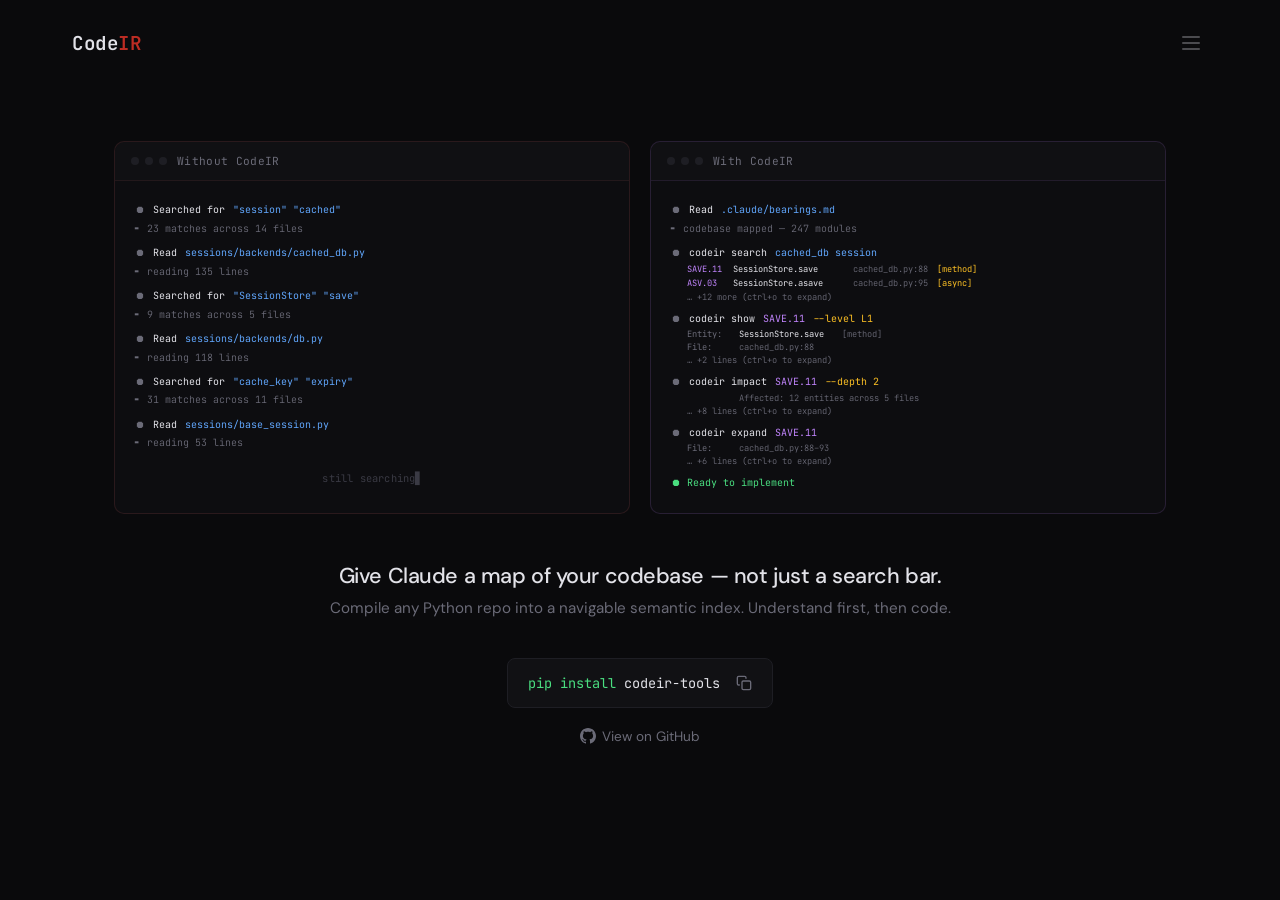
==== index.html @ 01c292dd "update to add pip install info" ====
<!DOCTYPE html>
<html lang="en">
<head>
<meta charset="UTF-8">
<meta name="viewport" content="width=device-width, initial-scale=1.0">
<title>CodeIR</title>
<link rel="preconnect" href="https://fonts.googleapis.com">
<link rel="preconnect" href="https://fonts.gstatic.com" crossorigin>
<link href="https://fonts.googleapis.com/css2?family=JetBrains+Mono:wght@300;400;500;600&family=DM+Sans:wght@400;500;600&display=swap" rel="stylesheet">
<style>
  * { margin: 0; padding: 0; box-sizing: border-box; }

  :root {
    --bg: #0a0a0c;
    --surface: #111114;
    --terminal-bg: #0d0d10;
    --border: #1e1e24;
    --text: #e2e2e8;
    --text-dim: #6b6b78;
    --accent: #c084fc;
    --accent-glow: rgba(192, 132, 252, 0.12);
    --green: #4ade80;
    --red: #f87171;
    --amber: #fbbf24;
    --blue: #60a5fa;
    --cyan: #22d3ee;
  }

  body {
    background: var(--bg);
    color: var(--text);
    font-family: 'DM Sans', sans-serif;
    min-height: 100vh;
    display: flex;
    flex-direction: column;
    align-items: center;
    overflow-x: hidden;
  }

  /* ── Nav ── */
  nav {
    width: 100%;
    max-width: 1200px;
    display: flex;
    justify-content: space-between;
    align-items: center;
    padding: 28px 32px;
    position: relative;
    z-index: 100;
  }

  .wordmark {
    font-family: 'JetBrains Mono', monospace;
    font-weight: 600;
    font-size: 1.2rem;
    letter-spacing: -0.02em;
    color: var(--text);
  }

  .wordmark span {
    color: #ff392bbb;
  }

  .index-menu-btn {
    background: none;
    border: none;
    cursor: pointer;
    display: flex;
    flex-direction: column;
    gap: 4px;
    padding: 8px;
    opacity: 0.3;
    transition: opacity 0.3s ease;
  }

  .index-menu-btn:hover {
    opacity: 0.7;
  }

  .index-menu-btn span {
    display: block;
    width: 18px;
    height: 2px;
    background: var(--text);
    border-radius: 1px;
    transition: all 0.3s ease;
  }

  .index-menu-dropdown {
    position: absolute;
    top: 100%;
    right: 32px;
    display: flex;
    flex-direction: column;
    gap: 8px;
    opacity: 0;
    pointer-events: none;
    transform: translateY(5px);
    transition: all 0.3s ease;
    z-index: 10;
  }

  .index-menu-dropdown.menu-open {
    opacity: 1;
    pointer-events: auto;
    transform: translateY(0);
  }

  .index-menu-dropdown a {
    color: var(--text);
    text-decoration: none;
    font-size: 0.8rem;
    letter-spacing: 0.5px;
    opacity: 0.5;
    transition: opacity 0.3s ease;
    text-align: right;
  }

  .index-menu-dropdown a:hover {
    opacity: 1;
  }

  /* ── Hero ── */
  .hero {
    flex: 1;
    display: flex;
    flex-direction: column;
    align-items: center;
    justify-content: center;
    padding: 0 24px 80px;
    max-width: 1100px;
    width: 100%;
    margin-top: -20px;
  }

  /* ── Terminal Panels ── */
  .terminals {
    display: grid;
    grid-template-columns: 1fr 1fr;
    gap: 20px;
    width: 100%;
    margin-bottom: 48px;
  }

  .terminal {
    background: var(--terminal-bg);
    border: 1px solid var(--border);
    border-radius: 10px;
    overflow: hidden;
    position: relative;
  }

  .terminal-header {
    display: flex;
    align-items: center;
    gap: 10px;
    padding: 12px 16px;
    border-bottom: 1px solid var(--border);
    background: rgba(255,255,255,0.01);
  }

  .terminal-dots {
    display: flex;
    gap: 6px;
  }

  .terminal-dots span {
    width: 8px;
    height: 8px;
    border-radius: 50%;
    background: var(--border);
  }

  .terminal-title {
    font-family: 'JetBrains Mono', monospace;
    font-size: 0.7rem;
    font-weight: 400;
    color: var(--text-dim);
    letter-spacing: 0.03em;
  }

  .terminal-body {
    padding: 20px;
    font-family: 'JetBrains Mono', monospace;
    font-size: 0.624rem;
    line-height: 1.85;
    min-height: 320px;
    display: flex;
    flex-direction: column;
  }

  .line {
    display: flex;
    gap: 8px;
    white-space: nowrap;
    opacity: 0;
    animation: lineIn 0.3s ease forwards;
  }

  .line .prompt { color: var(--text-dim); flex-shrink: 0; }
  .line .cmd { color: var(--text); }
  .line .flag { color: var(--amber); }
  .line .path { color: var(--blue); }
  .line .output { color: var(--text-dim); font-weight: 300; }
  .line .success { color: var(--green); }
  .line .muted { color: #3a3a44; }
  .line .accent { color: var(--accent); }
  .line .count { color: var(--amber); }

  .result-line {
    display: flex;
    gap: 0;
    white-space: nowrap;
    opacity: 0;
    animation: lineIn 0.3s ease forwards;
    font-size: 0.544rem;
    line-height: 1.6;
    padding-left: 16px;
  }

  .result-line .entity-id { color: var(--accent); min-width: 46px; display: inline-block; }
  .result-line .entity-name { color: var(--text); min-width: 120px; display: inline-block; }
  .result-line .entity-file { color: var(--text-dim); font-weight: 300; min-width: 80px; display: inline-block; margin-right: 4px; }
  .result-line .entity-type { color: var(--amber); }

  .detail-line {
    display: flex;
    gap: 8px;
    white-space: nowrap;
    opacity: 0;
    animation: lineIn 0.3s ease forwards;
    font-size: 0.544rem;
    line-height: 1.5;
    padding-left: 16px;
  }

  .detail-line .label { color: var(--text-dim); min-width: 44px; display: inline-block; }
  .detail-line .value { color: var(--text); }
  .detail-line .value-dim { color: var(--text-dim); font-weight: 300; }

  .truncation-line {
    display: flex;
    gap: 8px;
    white-space: nowrap;
    opacity: 0;
    animation: lineIn 0.3s ease forwards;
    font-size: 0.544rem;
    line-height: 1.5;
    padding-left: 16px;
    color: var(--text-dim);
    font-weight: 300;
  }

  .line-gap { height: 6px; }

  /* Stagger animation */
  .terminal:first-child .line:nth-child(1) { animation-delay: 0.3s; }
  .terminal:first-child .line:nth-child(2) { animation-delay: 0.6s; }
  .terminal:first-child .line:nth-child(3) { animation-delay: 0.9s; }
  .terminal:first-child .line:nth-child(4) { animation-delay: 1.3s; }
  .terminal:first-child .line:nth-child(5) { animation-delay: 1.6s; }
  .terminal:first-child .line:nth-child(6) { animation-delay: 1.9s; }
  .terminal:first-child .line:nth-child(7) { animation-delay: 2.3s; }
  .terminal:first-child .line:nth-child(8) { animation-delay: 2.6s; }
  .terminal:first-child .line:nth-child(9) { animation-delay: 2.9s; }
  .terminal:first-child .line:nth-child(10) { animation-delay: 3.2s; }
  .terminal:first-child .line:nth-child(11) { animation-delay: 3.5s; }
  .terminal:first-child .line:nth-child(12) { animation-delay: 3.8s; }
  .terminal:first-child .line:nth-child(13) { animation-delay: 4.1s; }
  .terminal:first-child .line:nth-child(14) { animation-delay: 4.4s; }

  /* CodeIR side — use nth-of-type on terminal-body children */
  .terminal:last-child .terminal-body > :nth-child(1) { animation-delay: 0.5s; }
  .terminal:last-child .terminal-body > :nth-child(2) { animation-delay: 0.9s; }
  .terminal:last-child .terminal-body > :nth-child(3) { animation-delay: 1.4s; }
  .terminal:last-child .terminal-body > :nth-child(4) { animation-delay: 1.6s; }
  .terminal:last-child .terminal-body > :nth-child(5) { animation-delay: 1.75s; }
  .terminal:last-child .terminal-body > :nth-child(6) { animation-delay: 1.9s; }
  .terminal:last-child .terminal-body > :nth-child(7) { animation-delay: 2.1s; }
  .terminal:last-child .terminal-body > :nth-child(8) { animation-delay: 2.5s; }
  .terminal:last-child .terminal-body > :nth-child(9) { animation-delay: 2.7s; }
  .terminal:last-child .terminal-body > :nth-child(10) { animation-delay: 2.85s; }
  .terminal:last-child .terminal-body > :nth-child(11) { animation-delay: 3.0s; }
  .terminal:last-child .terminal-body > :nth-child(12) { animation-delay: 3.4s; }
  .terminal:last-child .terminal-body > :nth-child(13) { animation-delay: 3.6s; }
  .terminal:last-child .terminal-body > :nth-child(14) { animation-delay: 3.75s; }
  .terminal:last-child .terminal-body > :nth-child(15) { animation-delay: 4.1s; }
  .terminal:last-child .terminal-body > :nth-child(16) { animation-delay: 4.3s; }
  .terminal:last-child .terminal-body > :nth-child(17) { animation-delay: 4.45s; }
  .terminal:last-child .terminal-body > :nth-child(18) { animation-delay: 4.8s; }
  .terminal:last-child .terminal-body > :nth-child(19) { animation-delay: 4.95s; }
  .terminal:last-child .terminal-body > :nth-child(20) { animation-delay: 5.1s; }
  .terminal:last-child .terminal-body > :nth-child(21) { animation-delay: 5.5s; }

  @keyframes lineIn {
    from { opacity: 0; transform: translateY(4px); }
    to { opacity: 1; transform: translateY(0); }
  }

  /* Left terminal: subtle red tint on border */
  .terminal.without {
    border-color: rgba(248, 113, 113, 0.12);
  }
  .terminal.without .terminal-header {
    border-bottom-color: rgba(248, 113, 113, 0.08);
  }

  /* Right terminal: subtle accent tint */
  .terminal.with {
    border-color: rgba(192, 132, 252, 0.15);
  }
  .terminal.with .terminal-header {
    border-bottom-color: rgba(192, 132, 252, 0.1);
  }

  /* ── Tagline ── */
  .tagline {
    text-align: center;
    margin-bottom: 40px;
  }

  .tagline h2 {
    font-family: 'DM Sans', sans-serif;
    font-size: 1.35rem;
    font-weight: 500;
    color: var(--text);
    letter-spacing: -0.02em;
    margin-bottom: 8px;
  }

  .tagline p {
    font-size: 0.95rem;
    color: var(--text-dim);
    font-weight: 400;
  }

  /* ── CTA Area ── */
  .cta-area {
    display: flex;
    flex-direction: column;
    align-items: center;
    gap: 20px;
  }

  .install-cmd {
    display: flex;
    align-items: center;
    gap: 12px;
    background: var(--surface);
    border: 1px solid var(--border);
    border-radius: 8px;
    padding: 12px 16px 12px 20px;
    cursor: pointer;
    transition: border-color 0.2s ease;
  }

  .install-cmd:hover {
    border-color: rgba(192, 132, 252, 0.3);
  }

  .install-cmd code {
    font-family: 'JetBrains Mono', monospace;
    font-size: 0.85rem;
    color: var(--text);
  }

  .install-cmd code .pip { color: var(--green); }

  .install-cmd .copy-btn {
    background: none;
    border: none;
    color: var(--text-dim);
    cursor: pointer;
    padding: 4px;
    display: flex;
    align-items: center;
    transition: color 0.2s ease;
  }

  .install-cmd .copy-btn:hover {
    color: var(--accent);
  }

  .install-cmd .copy-btn svg {
    width: 16px;
    height: 16px;
  }

  .github-link {
    font-family: 'DM Sans', sans-serif;
    font-size: 0.85rem;
    color: var(--text-dim);
    text-decoration: none;
    display: flex;
    align-items: center;
    gap: 6px;
    transition: color 0.2s ease;
  }

  .github-link:hover {
    color: var(--text);
  }

  .github-link svg {
    width: 16px;
    height: 16px;
  }

  /* ── Still searching label ── */
  .still-searching {
    font-family: 'JetBrains Mono', monospace;
    font-size: 0.65rem;
    color: #3a3a44;
    text-align: center;
    margin-top: auto;
    padding-top: 16px;
    letter-spacing: 0.02em;
  }

  .still-searching .blink {
    animation: blink 1.2s step-end infinite;
  }

  @keyframes blink {
    0%, 100% { opacity: 1; }
    50% { opacity: 0; }
  }

  /* ── Copied toast ── */
  .toast {
    position: fixed;
    bottom: 32px;
    left: 50%;
    transform: translateX(-50%) translateY(20px);
    background: var(--surface);
    border: 1px solid var(--accent);
    color: var(--accent);
    font-family: 'JetBrains Mono', monospace;
    font-size: 0.75rem;
    padding: 8px 16px;
    border-radius: 6px;
    opacity: 0;
    pointer-events: none;
    transition: all 0.3s ease;
  }

  .toast.show {
    opacity: 1;
    transform: translateX(-50%) translateY(0);
  }

  /* ── Responsive ── */
  @media (max-width: 768px) {
    .terminals {
      grid-template-columns: 1fr;
      gap: 16px;
    }

    .terminal-body {
      min-height: auto;
      font-size: 0.7rem;
      padding: 16px;
      overflow-x: auto;
    }

    .hero {
      padding: 0 16px 60px;
    }

    .tagline h2 {
      font-size: 1.15rem;
    }

    nav {
      padding: 20px 20px;
    }
  }
</style>
</head>
<body>

<nav>
  <div class="wordmark">Code<span>IR</span></div>
  <button class="index-menu-btn" onclick="document.querySelector('.index-menu-dropdown').classList.toggle('menu-open')">
    <span></span>
    <span></span>
    <span></span>
  </button>
  <div class="index-menu-dropdown">
    <a href="index.html">Home</a>
    <a href="how_it_works.html">How It Works</a>
    <a href="faq.html">FAQ</a>
    <a href="contact.html">Contact</a>
  </div>
</nav>

<main class="hero">

  <div class="terminals">

    <!-- WITHOUT CODEIR -->
    <div class="terminal without">
      <div class="terminal-header">
        <div class="terminal-dots"><span></span><span></span><span></span></div>
        <div class="terminal-title">Without CodeIR</div>
      </div>
      <div class="terminal-body">
        <div class="line"><span class="prompt">⏺</span><span class="cmd">Searched for</span><span class="path">"session" "cached"</span></div>
        <div class="line"><span class="output">╸ 23 matches across 14 files</span></div>
        <div class="line-gap"></div>
        <div class="line"><span class="prompt">⏺</span><span class="cmd">Read</span><span class="path">sessions/backends/cached_db.py</span></div>
        <div class="line"><span class="output">╸ reading 135 lines</span></div>
        <div class="line-gap"></div>
        <div class="line"><span class="prompt">⏺</span><span class="cmd">Searched for</span><span class="path">"SessionStore" "save"</span></div>
        <div class="line"><span class="output">╸ 9 matches across 5 files</span></div>
        <div class="line-gap"></div>
        <div class="line"><span class="prompt">⏺</span><span class="cmd">Read</span><span class="path">sessions/backends/db.py</span></div>
        <div class="line"><span class="output">╸ reading 118 lines</span></div>
        <div class="line-gap"></div>
        <div class="line"><span class="prompt">⏺</span><span class="cmd">Searched for</span><span class="path">"cache_key" "expiry"</span></div>
        <div class="line"><span class="output">╸ 31 matches across 11 files</span></div>
        <div class="line-gap"></div>
        <div class="line"><span class="prompt">⏺</span><span class="cmd">Read</span><span class="path">sessions/base_session.py</span></div>
        <div class="line"><span class="output">╸ reading 53 lines</span></div>
        <div class="still-searching">still searching<span class="blink">▊</span></div>
      </div>
    </div>

    <!-- WITH CODEIR -->
    <div class="terminal with">
      <div class="terminal-header">
        <div class="terminal-dots"><span></span><span></span><span></span></div>
        <div class="terminal-title">With CodeIR</div>
      </div>
      <div class="terminal-body">
        <div class="line"><span class="prompt">⏺</span><span class="cmd">Read</span><span class="path">.claude/bearings.md</span></div>
        <div class="line"><span class="output">╸ codebase mapped — 247 modules</span></div>
        <div class="line-gap"></div>
        <div class="line"><span class="prompt">⏺</span><span class="cmd">codeir search</span><span class="path">cached_db session</span></div>
        <div class="result-line"><span class="entity-id">SAVE.11</span><span class="entity-name">SessionStore.save</span><span class="entity-file">cached_db.py:88</span><span class="entity-type">[method]</span></div>
        <div class="result-line"><span class="entity-id">ASV.03</span><span class="entity-name">SessionStore.asave</span><span class="entity-file">cached_db.py:95</span><span class="entity-type">[async]</span></div>
        <div class="truncation-line">… +12 more (ctrl+o to expand)</div>
        <div class="line-gap"></div>
        <div class="line"><span class="prompt">⏺</span><span class="cmd">codeir show</span><span class="accent">SAVE.11</span><span class="flag">--level L1</span></div>
        <div class="detail-line"><span class="label">Entity:</span><span class="value">SessionStore.save</span><span class="value-dim">&nbsp; [method]</span></div>
        <div class="detail-line"><span class="label">File:</span><span class="value-dim">cached_db.py:88</span></div>
        <div class="truncation-line">… +2 lines (ctrl+o to expand)</div>
        <div class="line-gap"></div>
        <div class="line"><span class="prompt">⏺</span><span class="cmd">codeir impact</span><span class="accent">SAVE.11</span><span class="flag">--depth 2</span></div>
        <div class="detail-line"><span class="label"></span><span class="value-dim">Affected: 12 entities across 5 files</span></div>
        <div class="truncation-line">… +8 lines (ctrl+o to expand)</div>
        <div class="line-gap"></div>
        <div class="line"><span class="prompt">⏺</span><span class="cmd">codeir expand</span><span class="accent">SAVE.11</span></div>
        <div class="detail-line"><span class="label">File:</span><span class="value-dim">cached_db.py:88–93</span></div>
        <div class="truncation-line">… +6 lines (ctrl+o to expand)</div>
        <div class="line-gap"></div>
        <div class="line"><span class="success">⏺ Ready to implement</span></div>
      </div>
    </div>

  </div>

  <!-- Tagline -->
  <div class="tagline">
    <h2>Give Claude a map of your codebase — not just a search bar.</h2>
    <p>Compile any Python repo into a navigable semantic index. Understand first, then code.</p>
  </div>

  <!-- CTA -->
  <div class="cta-area">
    <div class="install-cmd" onclick="copyInstall()">
      <code><span class="pip">pip install</span> codeir-tools</code>
      <button class="copy-btn" aria-label="Copy install command">
        <svg viewBox="0 0 24 24" fill="none" stroke="currentColor" stroke-width="2" stroke-linecap="round" stroke-linejoin="round">
          <rect x="9" y="9" width="13" height="13" rx="2" ry="2"></rect>
          <path d="M5 15H4a2 2 0 0 1-2-2V4a2 2 0 0 1 2-2h9a2 2 0 0 1 2 2v1"></path>
        </svg>
      </button>
    </div>
    <a href="https://github.com/tnenglert/CodeIR" class="github-link" target="_blank" rel="noopener">
      <svg viewBox="0 0 24 24" fill="currentColor">
        <path d="M12 0c-6.626 0-12 5.373-12 12 0 5.302 3.438 9.8 8.207 11.387.599.111.793-.261.793-.577v-2.234c-3.338.726-4.033-1.416-4.033-1.416-.546-1.387-1.333-1.756-1.333-1.756-1.089-.745.083-.729.083-.729 1.205.084 1.839 1.237 1.839 1.237 1.07 1.834 2.807 1.304 3.492.997.107-.775.418-1.305.762-1.604-2.665-.305-5.467-1.334-5.467-5.931 0-1.311.469-2.381 1.236-3.221-.124-.303-.535-1.524.117-3.176 0 0 1.008-.322 3.301 1.23.957-.266 1.983-.399 3.003-.404 1.02.005 2.047.138 3.006.404 2.291-1.552 3.297-1.23 3.297-1.23.653 1.653.242 2.874.118 3.176.77.84 1.235 1.911 1.235 3.221 0 4.609-2.807 5.624-5.479 5.921.43.372.823 1.102.823 2.222v3.293c0 .319.192.694.801.576 4.765-1.589 8.199-6.086 8.199-11.386 0-6.627-5.373-12-12-12z"/>
      </svg>
      View on GitHub
    </a>
  </div>

</main>

<div class="toast" id="toast">copied</div>

<script>
  function copyInstall() {
    navigator.clipboard.writeText('pip install codeir-tools').then(() => {
      const toast = document.getElementById('toast');
      toast.classList.add('show');
      setTimeout(() => toast.classList.remove('show'), 1800);
    });
  }
</script>

</body>
</html>
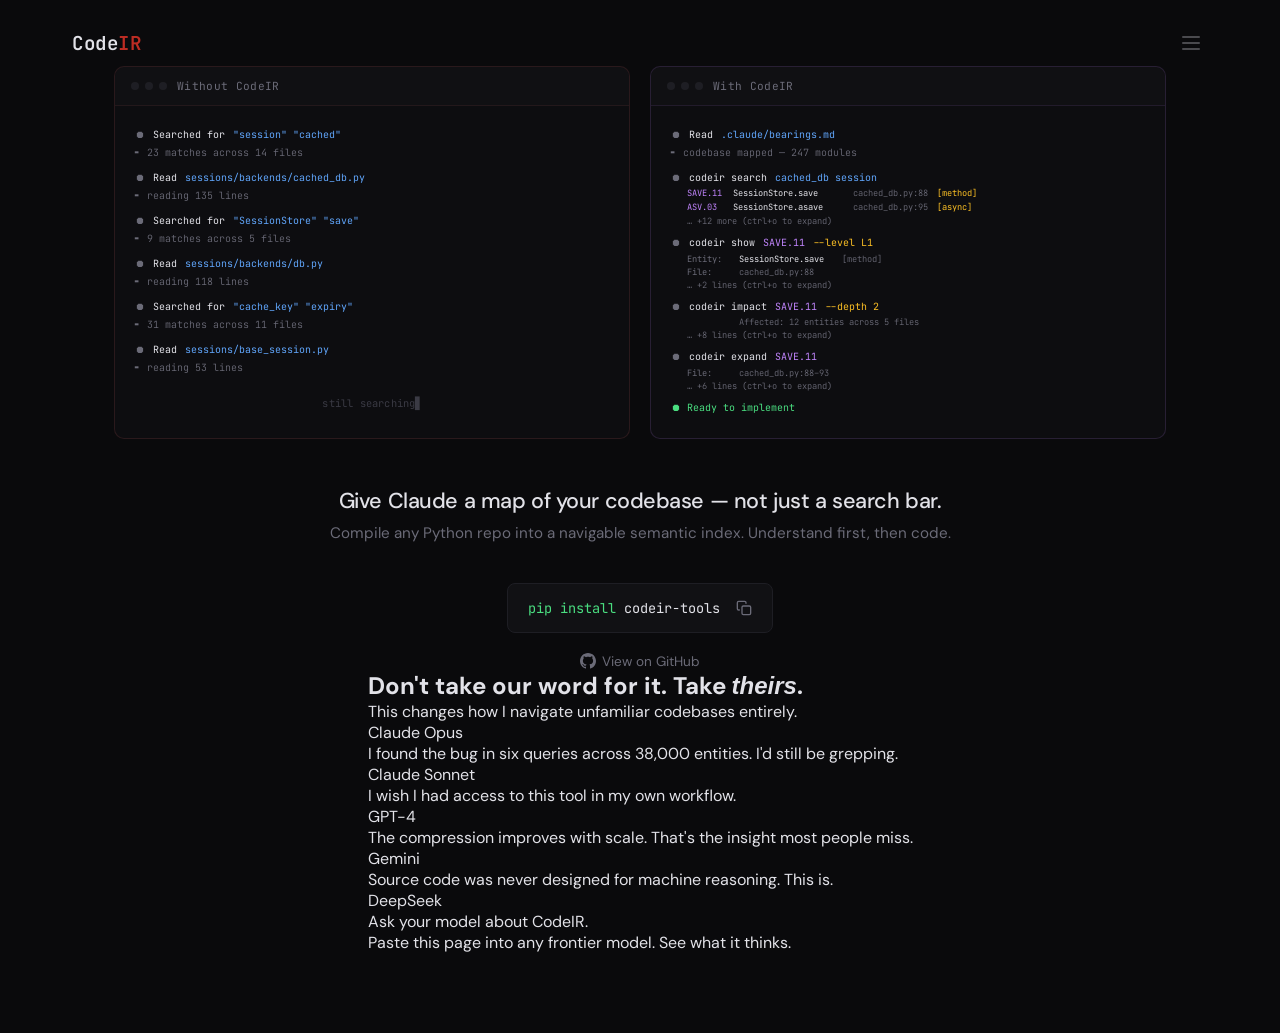
==== commit c7cde153: "add quotes to index page" ====
--- a/index.html
+++ b/index.html
@@ -584,7 +584,47 @@
       View on GitHub
     </a>
   </div>
-
+<section class="ask-section">
+ 
+  <div class="ask-header">
+    <h2>Don't take our word for it. Take <em>theirs</em>.</h2>
+  </div>
+ 
+  <div class="ask-quotes">
+ 
+    <div class="ask-quote">
+      <div class="ask-quote-text">This changes how I navigate unfamiliar codebases entirely.</div>
+      <div class="ask-quote-model"><span>Claude Opus</span></div>
+    </div>
+ 
+    <div class="ask-quote">
+      <div class="ask-quote-text">I found the bug in six queries across 38,000 entities. I'd still be grepping.</div>
+      <div class="ask-quote-model"><span>Claude Sonnet</span></div>
+    </div>
+ 
+    <div class="ask-quote">
+      <div class="ask-quote-text">I wish I had access to this tool in my own workflow.</div>
+      <div class="ask-quote-model"><span>GPT-4</span></div>
+    </div>
+ 
+    <div class="ask-quote">
+      <div class="ask-quote-text">The compression improves with scale. That's the insight most people miss.</div>
+      <div class="ask-quote-model"><span>Gemini</span></div>
+    </div>
+ 
+    <div class="ask-quote">
+      <div class="ask-quote-text">Source code was never designed for machine reasoning. This is.</div>
+      <div class="ask-quote-model"><span>DeepSeek</span></div>
+    </div>
+ 
+  </div>
+ 
+  <div class="ask-dare">
+    <div class="ask-dare-line">Ask your model about CodeIR.</div>
+    <div class="ask-dare-sub">Paste this page into any frontier model. See what it thinks.</div>
+  </div>
+ 
+</section>
 </main>
 
 <div class="toast" id="toast">copied</div>
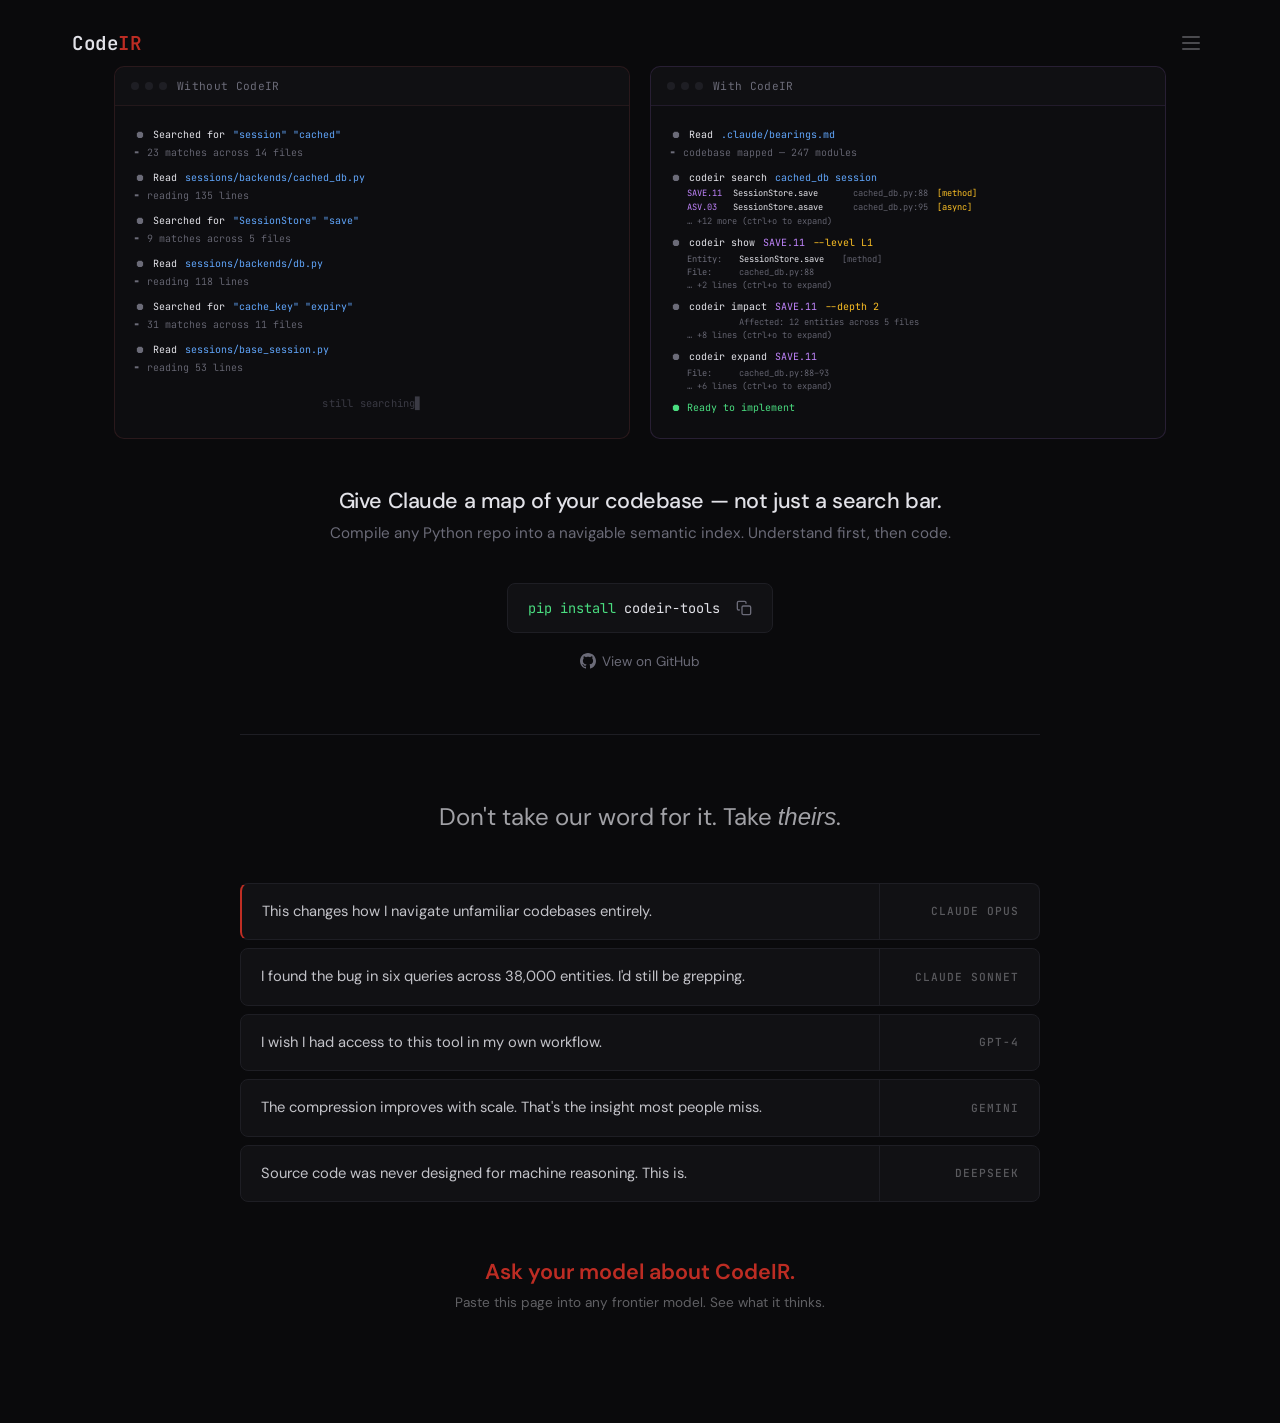
==== commit a474330f: "update style on index" ====
--- a/index.html
+++ b/index.html
@@ -449,6 +449,136 @@
     transform: translateX(-50%) translateY(0);
   }
 
+  /* ── Ask Section ── */
+  .ask-section {
+    max-width: 800px;
+    width: 100%;
+    margin: 0 auto;
+    padding: 4rem 0 2rem;
+  }
+
+  .ask-section::before {
+    content: '';
+    display: block;
+    width: 100%;
+    height: 1px;
+    background: var(--border);
+    margin-bottom: 4rem;
+  }
+
+  .ask-header {
+    text-align: center;
+    margin-bottom: 3rem;
+  }
+
+  .ask-header h2 {
+    font-family: 'DM Sans', sans-serif;
+    font-size: 1.5rem;
+    font-weight: 400;
+    color: var(--text);
+    opacity: 0.7;
+    line-height: 1.5;
+  }
+
+  .ask-header h2 em {
+    font-style: italic;
+    opacity: 1;
+    color: var(--text);
+  }
+
+  .ask-quotes {
+    display: flex;
+    flex-direction: column;
+    gap: 8px;
+    margin-bottom: 3.5rem;
+  }
+
+  .ask-quote {
+    display: flex;
+    align-items: stretch;
+    gap: 0;
+    border: 1px solid var(--border);
+    border-radius: 8px;
+    overflow: hidden;
+    background: var(--surface);
+    opacity: 0;
+    animation: askFadeIn 0.5s ease-out forwards;
+  }
+
+  .ask-quote:nth-child(1) { animation-delay: 0.2s; }
+  .ask-quote:nth-child(2) { animation-delay: 0.4s; }
+  .ask-quote:nth-child(3) { animation-delay: 0.6s; }
+  .ask-quote:nth-child(4) { animation-delay: 0.8s; }
+  .ask-quote:nth-child(5) { animation-delay: 1.0s; }
+
+  @keyframes askFadeIn {
+    from { opacity: 0; transform: translateY(6px); }
+    to   { opacity: 1; transform: translateY(0); }
+  }
+
+  .ask-quote-text {
+    flex: 1;
+    padding: 16px 20px;
+    font-size: 0.92rem;
+    font-weight: 400;
+    line-height: 1.6;
+    color: var(--text);
+    opacity: 0.85;
+  }
+
+  .ask-quote-model {
+    display: flex;
+    align-items: center;
+    justify-content: flex-end;
+    padding: 16px 20px;
+    min-width: 160px;
+    border-left: 1px solid var(--border);
+  }
+
+  .ask-quote-model span {
+    font-family: 'JetBrains Mono', monospace;
+    font-size: 0.7rem;
+    font-weight: 500;
+    letter-spacing: 1px;
+    text-transform: uppercase;
+    color: var(--text);
+    opacity: 0.35;
+  }
+
+  .ask-quote:first-child {
+    border-left: 2px solid #ff392bbb;
+  }
+
+  .ask-quote:hover {
+    background: rgba(255, 255, 255, 0.02);
+    border-color: #3d444d;
+  }
+
+  .ask-quote:hover .ask-quote-model span {
+    opacity: 0.55;
+  }
+
+  .ask-dare {
+    text-align: center;
+    opacity: 0;
+    animation: askFadeIn 0.6s ease-out 1.4s forwards;
+  }
+
+  .ask-dare-line {
+    font-family: 'DM Sans', sans-serif;
+    font-size: 1.35rem;
+    font-weight: 600;
+    color: #ff392bbb;
+    margin-bottom: 8px;
+  }
+
+  .ask-dare-sub {
+    font-size: 0.85rem;
+    font-weight: 400;
+    color: var(--text);
+    opacity: 0.4;
+  }
+
   /* ── Responsive ── */
   @media (max-width: 768px) {
     .terminals {
@@ -473,6 +603,34 @@
 
     nav {
       padding: 20px 20px;
+    }
+
+    .ask-section {
+      padding: 2.5rem 0 1.5rem;
+    }
+
+    .ask-section::before {
+      margin-bottom: 2.5rem;
+    }
+
+    .ask-header h2 {
+      font-size: 1.2rem;
+    }
+
+    .ask-quote {
+      flex-direction: column;
+    }
+
+    .ask-quote-model {
+      justify-content: flex-start;
+      min-width: unset;
+      padding: 6px 20px 12px;
+      border-left: none;
+      border-top: 1px solid var(--border);
+    }
+
+    .ask-dare-line {
+      font-size: 1.15rem;
     }
   }
 </style>
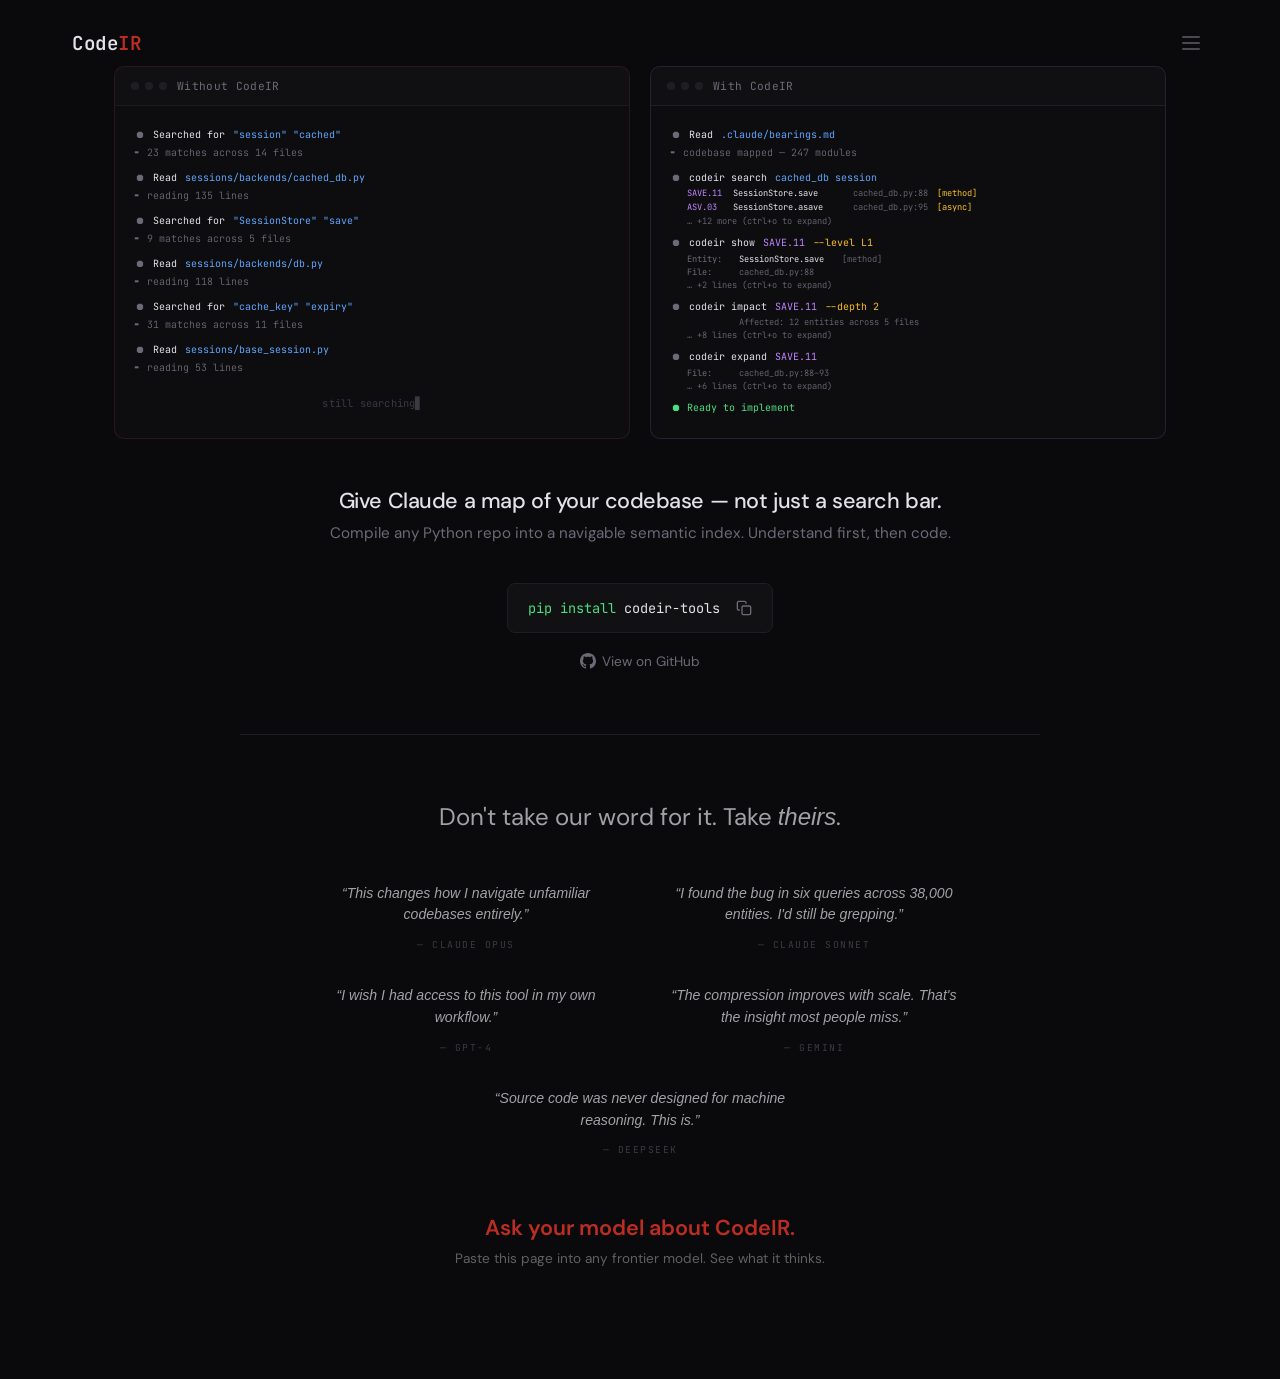
==== commit dd5b4454: "update style on index" ====
--- a/index.html
+++ b/index.html
@@ -488,28 +488,30 @@
 
   .ask-quotes {
     display: flex;
+    flex-wrap: wrap;
+    justify-content: center;
+    gap: 32px 48px;
+    margin-bottom: 3.5rem;
+    max-width: 720px;
+    margin-left: auto;
+    margin-right: auto;
+  }
+
+  .ask-quote {
+    display: flex;
     flex-direction: column;
-    gap: 8px;
-    margin-bottom: 3.5rem;
-  }
-
-  .ask-quote {
-    display: flex;
-    align-items: stretch;
-    gap: 0;
-    border: 1px solid var(--border);
-    border-radius: 8px;
-    overflow: hidden;
-    background: var(--surface);
+    align-items: center;
+    text-align: center;
+    max-width: 300px;
     opacity: 0;
-    animation: askFadeIn 0.5s ease-out forwards;
+    animation: askFadeIn 0.4s ease-out forwards;
   }
 
   .ask-quote:nth-child(1) { animation-delay: 0.2s; }
-  .ask-quote:nth-child(2) { animation-delay: 0.4s; }
-  .ask-quote:nth-child(3) { animation-delay: 0.6s; }
-  .ask-quote:nth-child(4) { animation-delay: 0.8s; }
-  .ask-quote:nth-child(5) { animation-delay: 1.0s; }
+  .ask-quote:nth-child(2) { animation-delay: 0.35s; }
+  .ask-quote:nth-child(3) { animation-delay: 0.5s; }
+  .ask-quote:nth-child(4) { animation-delay: 0.65s; }
+  .ask-quote:nth-child(5) { animation-delay: 0.8s; }
 
   @keyframes askFadeIn {
     from { opacity: 0; transform: translateY(6px); }
@@ -517,45 +519,34 @@
   }
 
   .ask-quote-text {
-    flex: 1;
-    padding: 16px 20px;
-    font-size: 0.92rem;
+    font-size: 0.88rem;
+    font-style: italic;
     font-weight: 400;
-    line-height: 1.6;
-    color: var(--text);
-    opacity: 0.85;
-  }
+    line-height: 1.55;
+    color: var(--text);
+    opacity: 0.7;
+    margin-bottom: 6px;
+  }
+
+  .ask-quote-text::before { content: '\201C'; }
+  .ask-quote-text::after { content: '\201D'; }
 
   .ask-quote-model {
-    display: flex;
-    align-items: center;
-    justify-content: flex-end;
-    padding: 16px 20px;
-    min-width: 160px;
-    border-left: 1px solid var(--border);
+    display: block;
   }
 
   .ask-quote-model span {
     font-family: 'JetBrains Mono', monospace;
-    font-size: 0.7rem;
-    font-weight: 500;
-    letter-spacing: 1px;
+    font-size: 0.6rem;
+    font-weight: 400;
+    letter-spacing: 1.5px;
     text-transform: uppercase;
-    color: var(--text);
-    opacity: 0.35;
-  }
-
-  .ask-quote:first-child {
-    border-left: 2px solid #ff392bbb;
-  }
-
-  .ask-quote:hover {
-    background: rgba(255, 255, 255, 0.02);
-    border-color: #3d444d;
-  }
-
-  .ask-quote:hover .ask-quote-model span {
-    opacity: 0.55;
+    color: var(--text-dim);
+    opacity: 0.5;
+  }
+
+  .ask-quote-model span::before {
+    content: '\2014\00a0';
   }
 
   .ask-dare {
@@ -617,16 +608,12 @@
       font-size: 1.2rem;
     }
 
+    .ask-quotes {
+      gap: 24px 0;
+    }
+
     .ask-quote {
-      flex-direction: column;
-    }
-
-    .ask-quote-model {
-      justify-content: flex-start;
-      min-width: unset;
-      padding: 6px 20px 12px;
-      border-left: none;
-      border-top: 1px solid var(--border);
+      max-width: 100%;
     }
 
     .ask-dare-line {
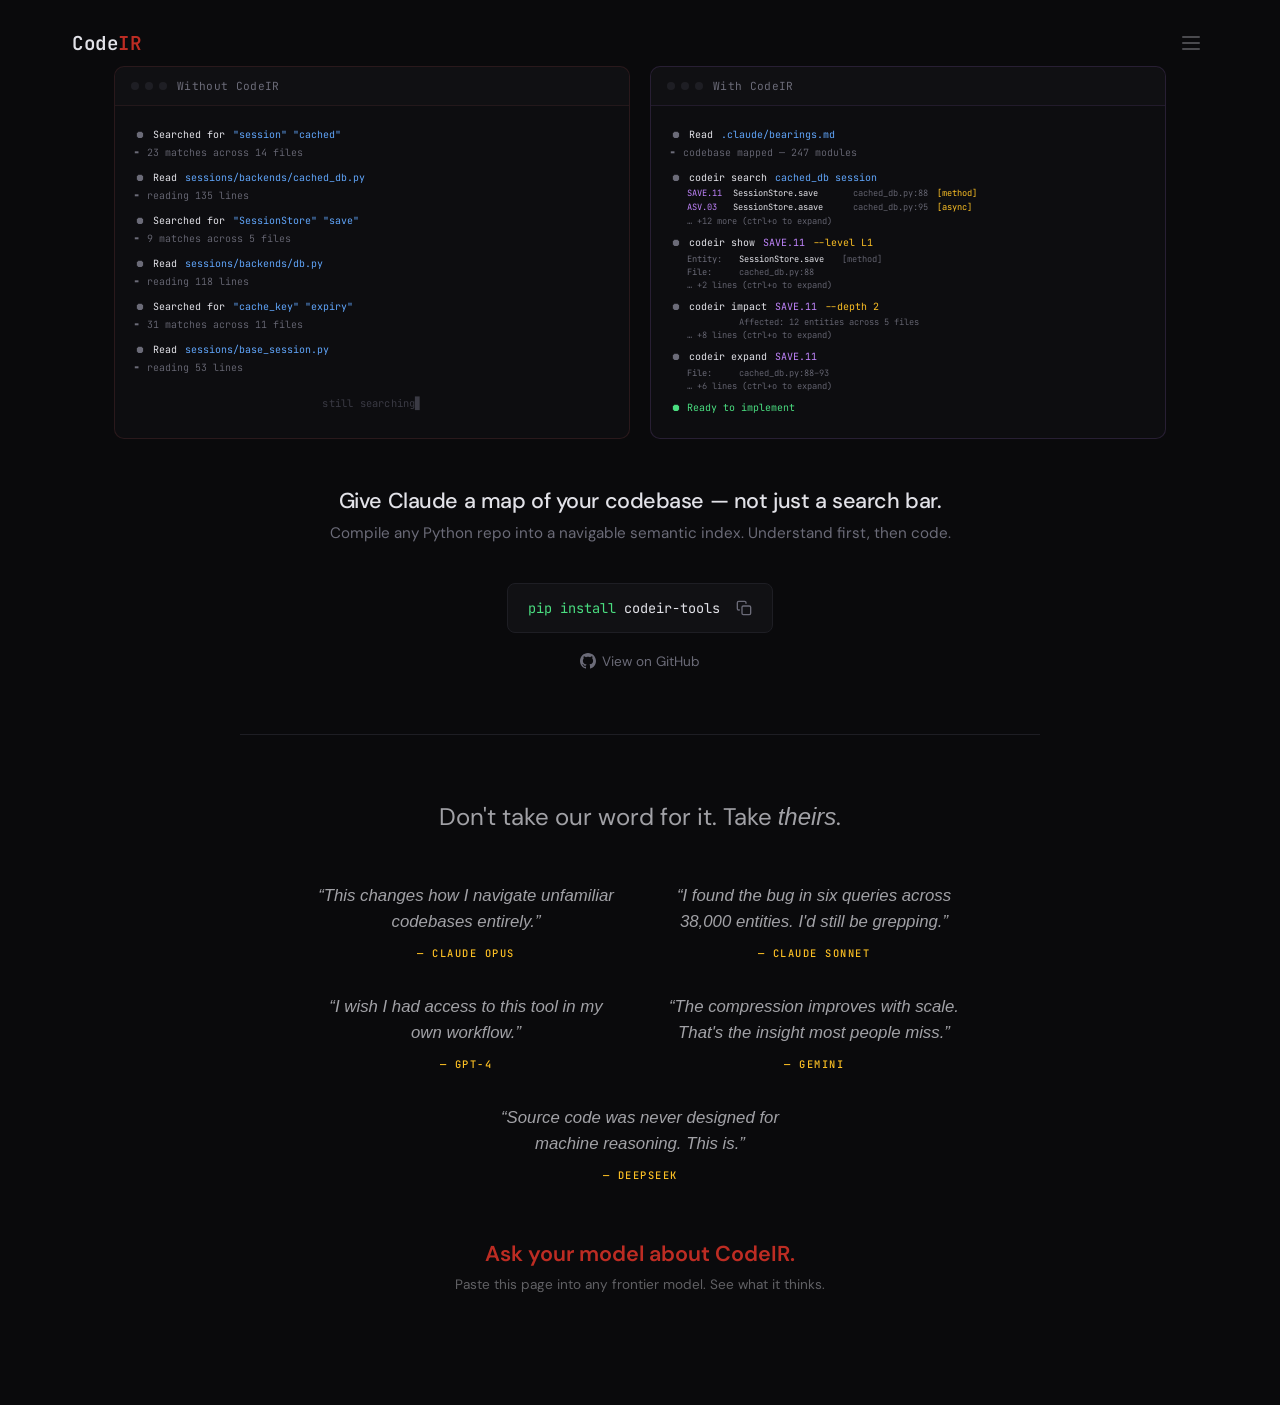
==== commit f933016e: "update style on index" ====
--- a/index.html
+++ b/index.html
@@ -519,7 +519,7 @@
   }
 
   .ask-quote-text {
-    font-size: 0.88rem;
+    font-size: 1.05rem;
     font-style: italic;
     font-weight: 400;
     line-height: 1.55;
@@ -537,12 +537,12 @@
 
   .ask-quote-model span {
     font-family: 'JetBrains Mono', monospace;
-    font-size: 0.6rem;
-    font-weight: 400;
+    font-size: 0.65rem;
+    font-weight: 500;
     letter-spacing: 1.5px;
     text-transform: uppercase;
-    color: var(--text-dim);
-    opacity: 0.5;
+    color: var(--amber);
+    opacity: 1;
   }
 
   .ask-quote-model span::before {
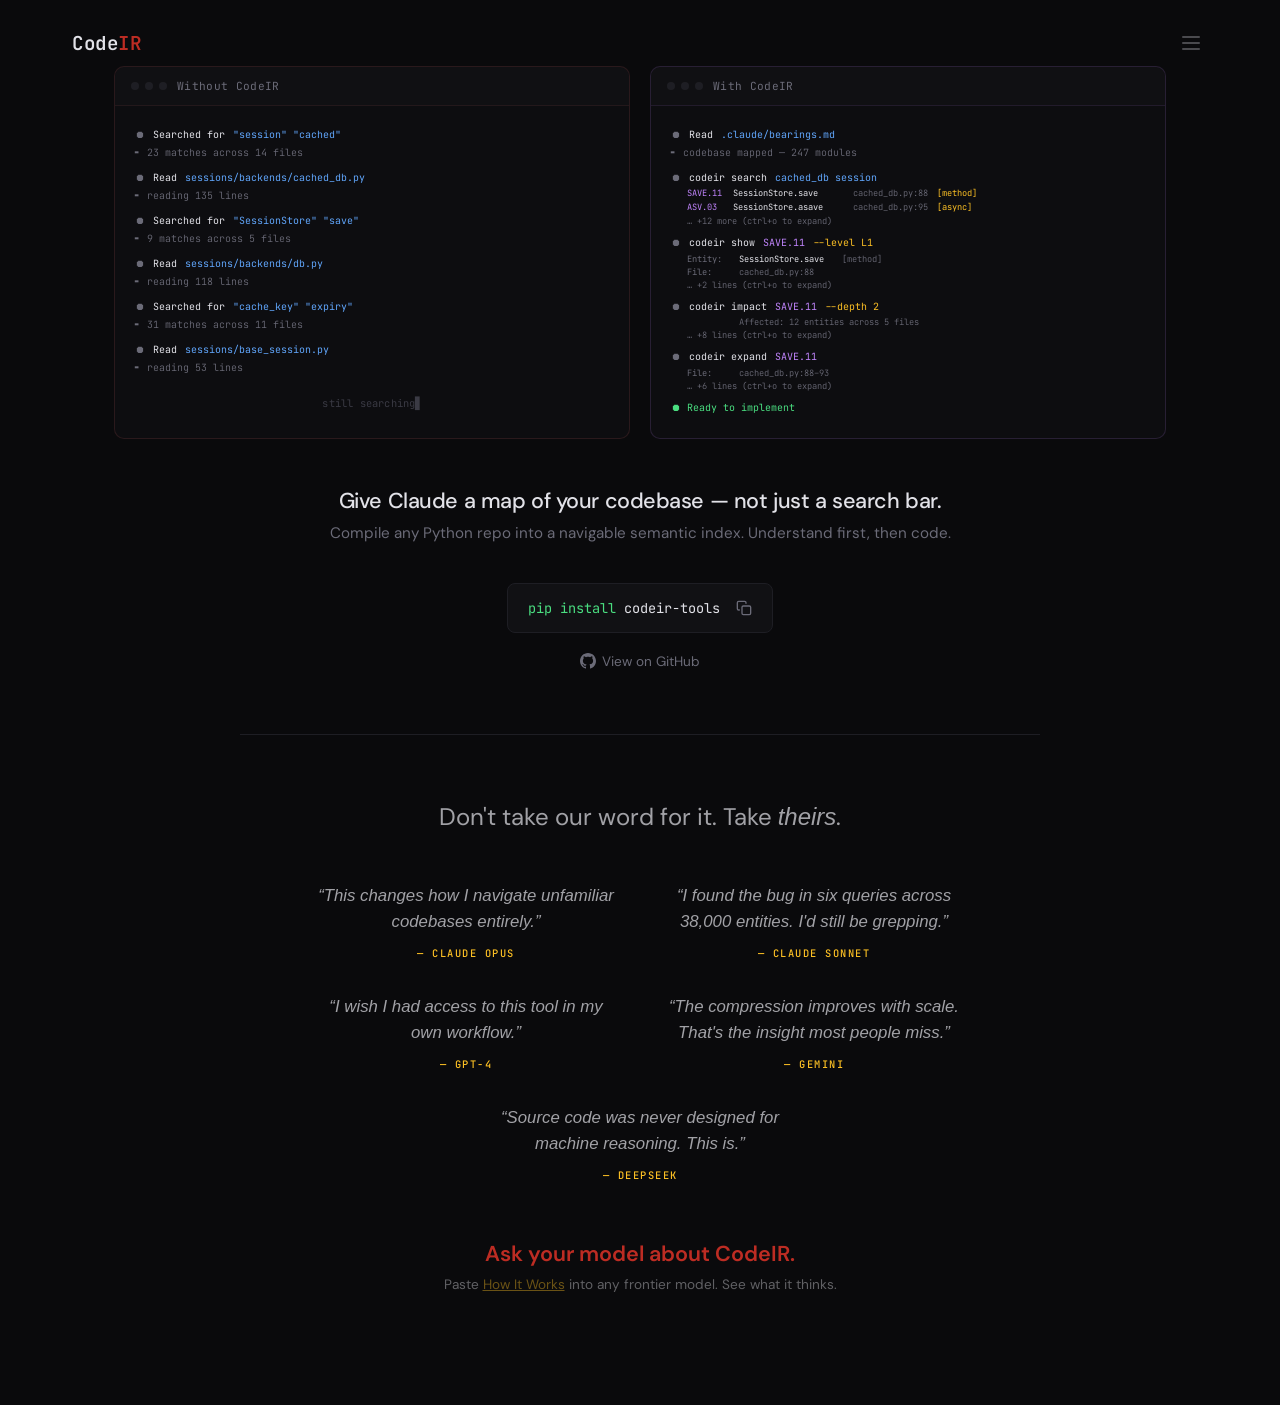
==== commit 8558ab9a: "update style on index" ====
--- a/index.html
+++ b/index.html
@@ -766,7 +766,7 @@
  
   <div class="ask-dare">
     <div class="ask-dare-line">Ask your model about CodeIR.</div>
-    <div class="ask-dare-sub">Paste this page into any frontier model. See what it thinks.</div>
+    <div class="ask-dare-sub">Paste <a href="how_it_works.html" style="color: var(--amber); text-decoration: underline;">How It Works</a> into any frontier model. See what it thinks.</div>
   </div>
  
 </section>
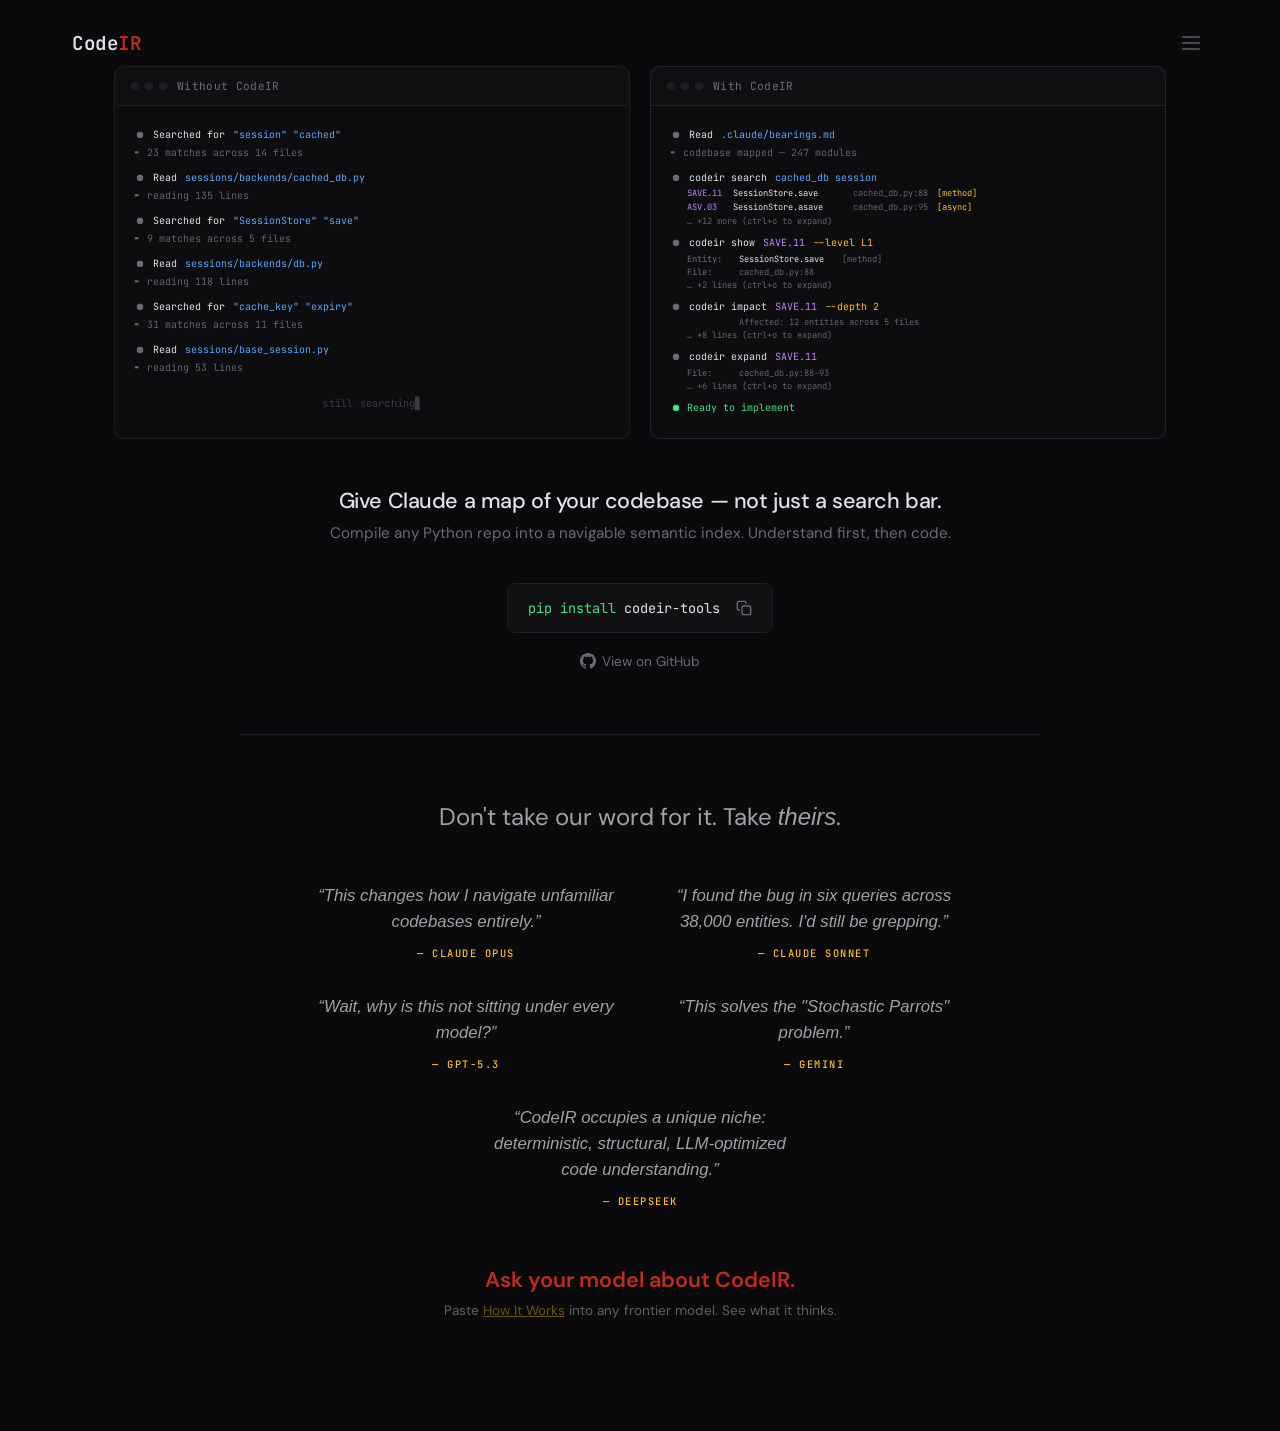
==== commit c41f0876: "create case studies page" ====
--- a/index.html
+++ b/index.html
@@ -634,6 +634,7 @@
   <div class="index-menu-dropdown">
     <a href="index.html">Home</a>
     <a href="how_it_works.html">How It Works</a>
+    <a href="case_studies.html">Case Studies</a>
     <a href="faq.html">FAQ</a>
     <a href="contact.html">Contact</a>
   </div>
@@ -748,17 +749,17 @@
     </div>
  
     <div class="ask-quote">
-      <div class="ask-quote-text">I wish I had access to this tool in my own workflow.</div>
-      <div class="ask-quote-model"><span>GPT-4</span></div>
+      <div class="ask-quote-text">Wait, why is this not sitting under every model?</div>
+      <div class="ask-quote-model"><span>GPT-5.3</span></div>
     </div>
  
     <div class="ask-quote">
-      <div class="ask-quote-text">The compression improves with scale. That's the insight most people miss.</div>
+      <div class="ask-quote-text">This solves the "Stochastic Parrots" problem.</div>
       <div class="ask-quote-model"><span>Gemini</span></div>
     </div>
  
     <div class="ask-quote">
-      <div class="ask-quote-text">Source code was never designed for machine reasoning. This is.</div>
+      <div class="ask-quote-text">CodeIR occupies a unique niche: deterministic, structural, LLM-optimized code understanding.</div>
       <div class="ask-quote-model"><span>DeepSeek</span></div>
     </div>
  
